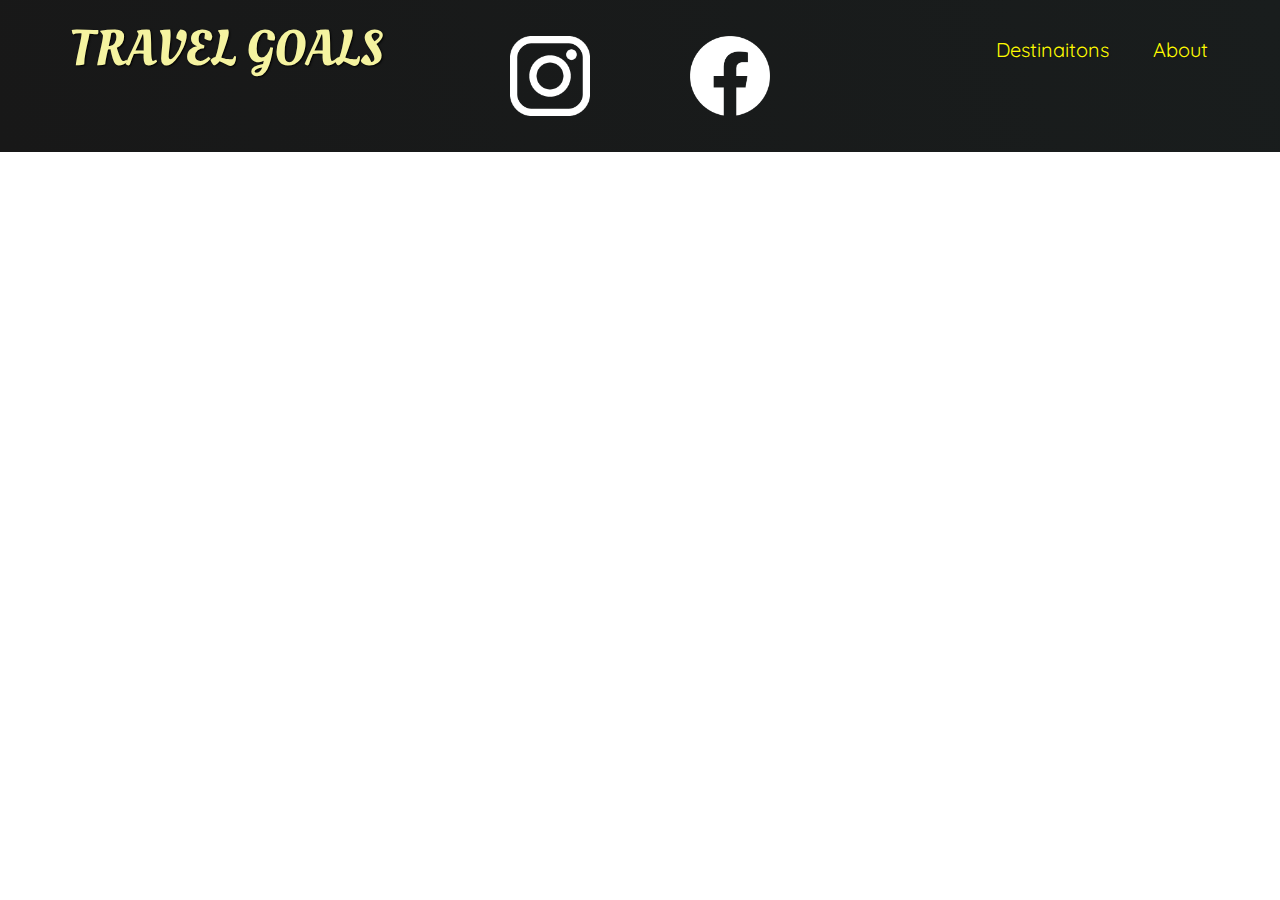
==== places.html @ a607d5f1 "footer" ====
<!DOCTYPE html>
<html lang="en">

<head>
    <meta charset="UTF-8">
    <title>Document</title>
    <link
        href="https://fonts.googleapis.com/css2?family=Raleway:wght@700&family=Oleo+Script:wght@700&family=Quicksand:wght@300;500;700&display=swap"
        rel="stylesheet" />
    <link rel="stylesheet" href="places.css">
    <link rel="stylesheet" href="shared.css">
</head>

<body>
    <header>
        <div id="page-logo">
            <a href="/index.html">Travel Goals</a>
        </div>
        <nav>
            <ul>
                <li><a href="places.html">Destinaitons</a></li>
                <li><a href="">About</a></li>
            </ul>
        </nav>
    </header>
    <main>
        
    </main>
    <footer>
        <ul>
            <li>
                <a href="https://www.instagram.com"><img src="/images/icons/insta.png" alt="Insta logo"></a>
            </li>
            <li>
                <a href="https://www.facebook.com"><img src="/images/icons/facebook.png" alt="Facebook logo"></a>
            </li>
        </ul>
    </footer>
</body>

</html>
---- shared.css ----
body {
    font-family: "Quicksand", sans-serif;
    margin: 0;
}

header {
    display: flex;
    justify-content: space-between;
    align-items: center;
    padding: 15px 60px;
    position: absolute;
    width: 100%;
    top: 0;
    left: 0;
    box-sizing: border-box;
}

ul {
    list-style: none;
    margin: 0;
    padding: 0;
}

header ul {
    display: flex;
}

header li {
    margin-left: 20px;
}

header a {
    color: rgb(255, 251, 0);
    text-decoration: none;
    font-size: 20px;
    padding: 12px;
    text-shadow: 1px 1px 2px rgba(0, 0, 0, 0.2);
    border-radius: 8px;
}

header a:hover {
    color: rgb(77, 77, 77);
    background-color: rgb(255, 251, 0);
}


#page-logo a {
    padding: 10px;
    font-family: "Oleo Script", sans-serif;
    color: rgb(245, 243, 160);
    font-size: 50px;
    text-decoration: none;
    text-transform: uppercase;
    text-shadow: 1px 1px 2px rgb(0, 0, 0);
}

footer {
    background: linear-gradient(70deg, rgb(24,24,24), rgb(25,29,29));
    padding: 36px 0;
}

footer ul {
    display: flex;
    justify-content: center;
}

footer li {
    width: 80px;
    height: 80px;
    margin: 0 50px;
}

footer img {
    width: 100%;
    height: 100%;
}
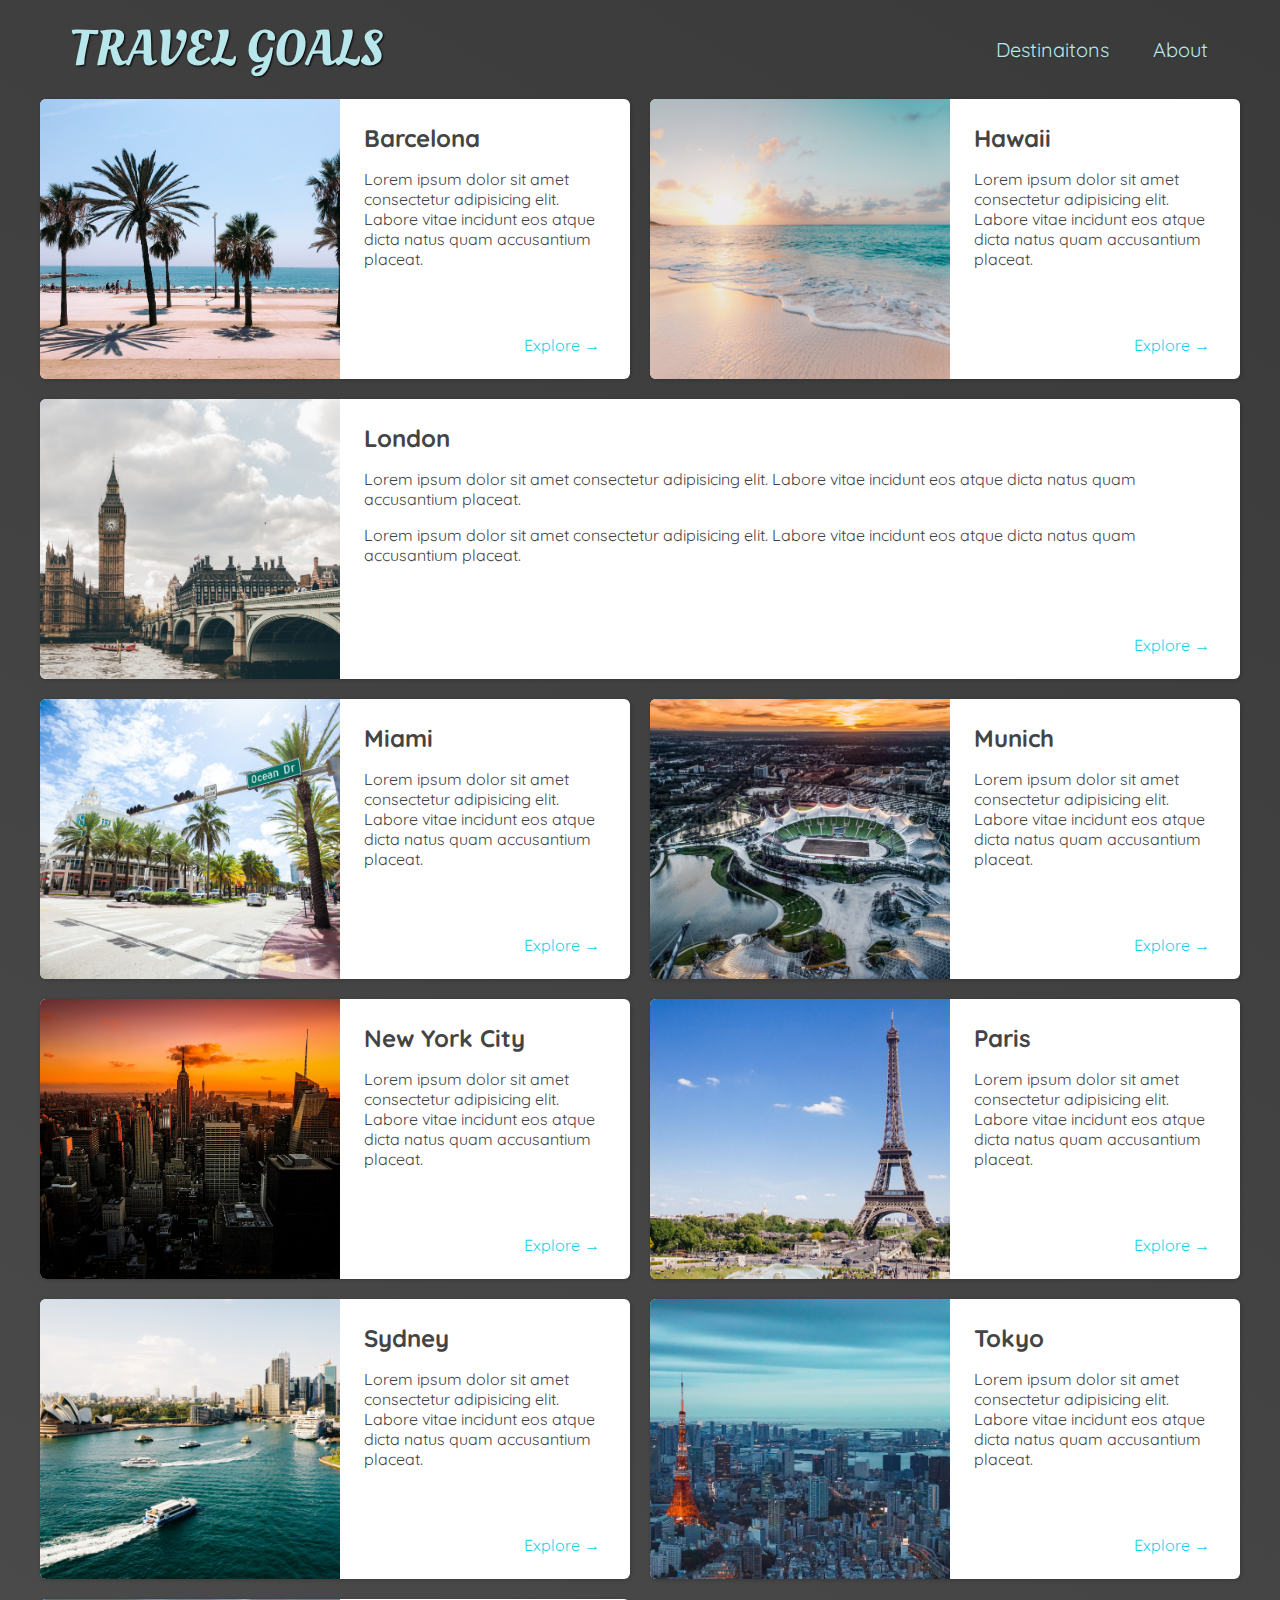
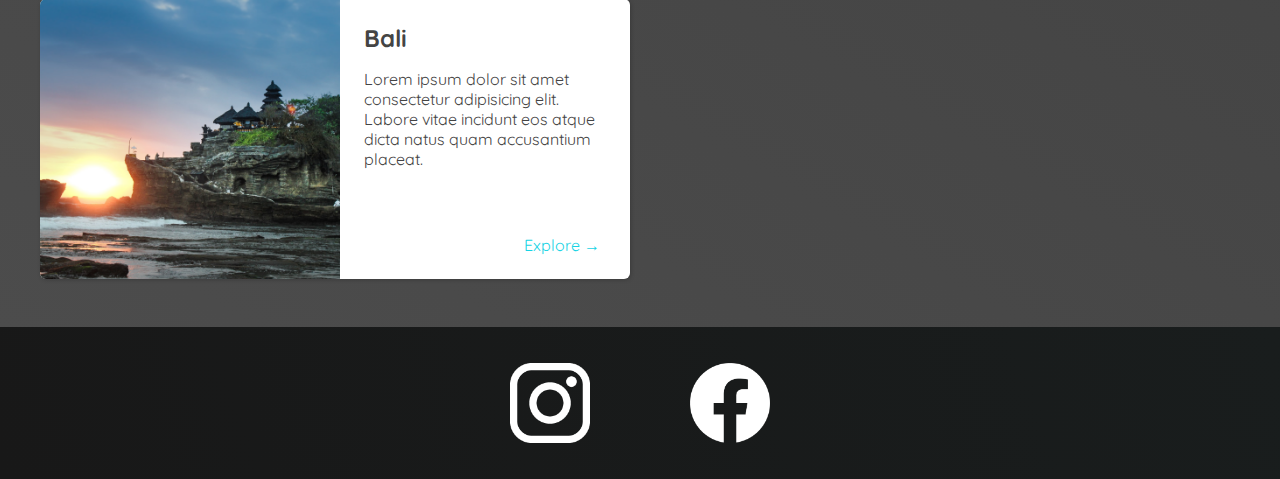
==== commit 6c26e45d: "second page" ====
--- a/places.html
+++ b/places.html
@@ -7,8 +7,8 @@
     <link
         href="https://fonts.googleapis.com/css2?family=Raleway:wght@700&family=Oleo+Script:wght@700&family=Quicksand:wght@300;500;700&display=swap"
         rel="stylesheet" />
+    <link rel="stylesheet" href="shared.css">
     <link rel="stylesheet" href="places.css">
-    <link rel="stylesheet" href="shared.css">
 </head>
 
 <body>
@@ -24,7 +24,164 @@
         </nav>
     </header>
     <main>
-        
+        <ul>
+            <li>
+              <img src="images/places/barcelona.jpg" alt="City of Barcelona" />
+              <div class="item-content">
+                <div>
+                  <h2>Barcelona</h2>
+                  <p>
+                    Lorem ipsum dolor sit amet consectetur adipisicing elit. Labore
+                    vitae incidunt eos atque dicta natus quam accusantium placeat.
+                  </p>
+                </div>
+                <div class="actions">
+                  <a href="https://en.wikipedia.org/wiki/Barcelona">Explore &#x2192</a>
+                </div>
+              </div>
+            </li>
+            <li>
+              <img src="images/places/hawaii.jpg" alt="Hawaii beach" />
+              <div class="item-content">
+                <div>
+                  <h2>Hawaii</h2>
+                  <p>
+                    Lorem ipsum dolor sit amet consectetur adipisicing elit. Labore
+                    vitae incidunt eos atque dicta natus quam accusantium placeat.
+                  </p>
+                </div>
+                <div class="actions">
+                  <a href="hhttps://en.wikipedia.org/wiki/Hawaii">Explore &#x2192</a>
+                </div>
+              </div>
+            </li>
+            <li id="emp">
+              <img src="images/places/london.jpg" alt="London city" />
+              <div class="item-content">
+                <div>
+                  <h2>London</h2>
+                  <p>
+                    Lorem ipsum dolor sit amet consectetur adipisicing elit. Labore
+                    vitae incidunt eos atque dicta natus quam accusantium placeat.
+                  </p>
+                  <p>
+                    Lorem ipsum dolor sit amet consectetur adipisicing elit. Labore
+                    vitae incidunt eos atque dicta natus quam accusantium placeat.
+                  </p>
+                </div>
+                <div class="actions">
+                  <a href="https://en.wikipedia.org/wiki/London">Explore &#x2192</a>
+                </div>
+              </div>
+            </li>
+            <li>
+              <img src="images/places/miami.jpg" alt="Miami streets" />
+              <div class="item-content">
+                <div>
+                  <h2>Miami</h2>
+                  <p>
+                    Lorem ipsum dolor sit amet consectetur adipisicing elit. Labore
+                    vitae incidunt eos atque dicta natus quam accusantium placeat.
+                  </p>
+                </div>
+                <div class="actions">
+                  <a href="https://en.wikipedia.org/wiki/Miami">Explore &#x2192</a>
+                </div>
+              </div>
+            </li>
+            <li>
+              <img src="images/places/munich.jpg" alt="Munich football stadium" />
+              <div class="item-content">
+                <div>
+                  <h2>Munich</h2>
+                  <p>
+                    Lorem ipsum dolor sit amet consectetur adipisicing elit. Labore
+                    vitae incidunt eos atque dicta natus quam accusantium placeat.
+                  </p>
+                </div>
+                <div class="actions">
+                  <a href="https://en.wikipedia.org/wiki/Munich">Explore &#x2192</a>
+                </div>
+              </div>
+            </li>
+            <li>
+              <img src="images/places/new-york-city.jpg" alt="New York City skyline" />
+              <div class="item-content">
+                <div>
+                  <h2>New York City</h2>
+                  <p>
+                    Lorem ipsum dolor sit amet consectetur adipisicing elit. Labore
+                    vitae incidunt eos atque dicta natus quam accusantium placeat.
+                  </p>
+                </div>
+                <div class="actions">
+                  <a href="https://en.wikipedia.org/wiki/New_York_City"
+                    >Explore &#x2192</a
+                  >
+                </div>
+              </div>
+            </li>
+            <li>
+              <img src="images/places/paris.jpg" alt="Paris city" />
+              <div class="item-content">
+                <div>
+                  <h2>Paris</h2>
+                  <p>
+                    Lorem ipsum dolor sit amet consectetur adipisicing elit. Labore
+                    vitae incidunt eos atque dicta natus quam accusantium placeat.
+                  </p>
+                </div>
+                <div class="actions">
+                  <a href="https://en.wikipedia.org/wiki/Paris">Explore &#x2192</a>
+                </div>
+              </div>
+            </li>
+            <li>
+              <img src="images/places/sydney.jpg" alt="Sydney beach" />
+              <div class="item-content">
+                <div>
+                  <h2>Sydney</h2>
+                  <p>
+                    Lorem ipsum dolor sit amet consectetur adipisicing elit. Labore
+                    vitae incidunt eos atque dicta natus quam accusantium placeat.
+                  </p>
+                </div>
+                <div class="actions">
+                  <a href="https://en.wikipedia.org/wiki/Sydney">Explore &#x2192</a>
+                </div>
+              </div>
+            </li>
+            <li>
+              <img src="images/places/tokyo.jpg" alt="Tokyo skyline" />
+              <div class="item-content">
+                <div>
+                  <h2>Tokyo</h2>
+                  <p>
+                    Lorem ipsum dolor sit amet consectetur adipisicing elit. Labore
+                    vitae incidunt eos atque dicta natus quam accusantium placeat.
+                  </p>
+                </div>
+                <div class="actions">
+                  <a href="https://en.wikipedia.org/wiki/Tokyo">Explore &#x2192</a>
+                </div>
+              </div>
+            </li>
+            <li>
+              <img src="images/places/bali.jpg" alt="Bali beach" />
+              <div class="item-content">
+                <div>
+                  <h2>Bali</h2>
+                  <p>
+                    Lorem ipsum dolor sit amet consectetur adipisicing elit. Labore
+                    vitae incidunt eos atque dicta natus quam accusantium placeat.
+                  </p>
+                </div>
+                <div class="actions">
+                  <a href="https://en.wikipedia.org/wiki/Bali">Explore &#x2192</a>
+                </div>
+              </div>
+            </li>
+          </ul>
     </main>
     <footer>
         <ul>
--- a/shared.css
+++ b/shared.css
@@ -38,7 +38,7 @@
     border-radius: 8px;
 }
 
-header a:hover {
+header nav a:hover {
     color: rgb(77, 77, 77);
     background-color: rgb(255, 251, 0);
 }
--- a/places.css
+++ b/places.css
@@ -0,0 +1,75 @@
+body {
+    background: linear-gradient(30deg, rgb(77, 77, 77), rgb(58, 58, 58));
+    color: rgb(68, 68, 68);
+}
+
+#page-logo a {
+    color: rgb(183, 230, 235);
+}
+
+header {
+    position: static;
+}
+
+header a {
+    color: rgb(183, 230, 235);
+}
+
+header nav a:hover{
+    background-color: rgb(183, 230, 235);
+    color: rgb(59, 59, 59);
+
+}
+
+main ul {
+    width: 1200px;
+    margin: 0 auto 48px auto;
+    display: grid;
+    grid-template-columns: 1fr 1fr;
+    gap: 20px 20px;
+
+}
+
+#emp {
+    grid-column: 1 / span 2;
+}
+
+main li {
+    display: flex;
+    background-color: white;
+    box-shadow: 1px 1px 4px rgba(0, 0, 0, 0.2);
+    border-radius: 6px;
+    overflow: hidden;
+}
+
+main li img {
+    width: 300px;
+    height: 280px;
+    object-fit: cover;
+}
+
+.item-content {
+    padding: 24px;
+    display: flex;
+    flex-direction: column;
+    justify-content: space-between;
+}
+
+.item-content h2 {
+    margin: 0;
+}
+
+.actions {
+    text-align: right;
+}
+
+.actions a {
+    color: rgb(22, 211, 228);
+    text-decoration: none;
+    padding: 6px;
+    border-radius: 5px;
+}
+
+.actions a:hover {
+    background-color: rgb(235, 253, 255);
+}